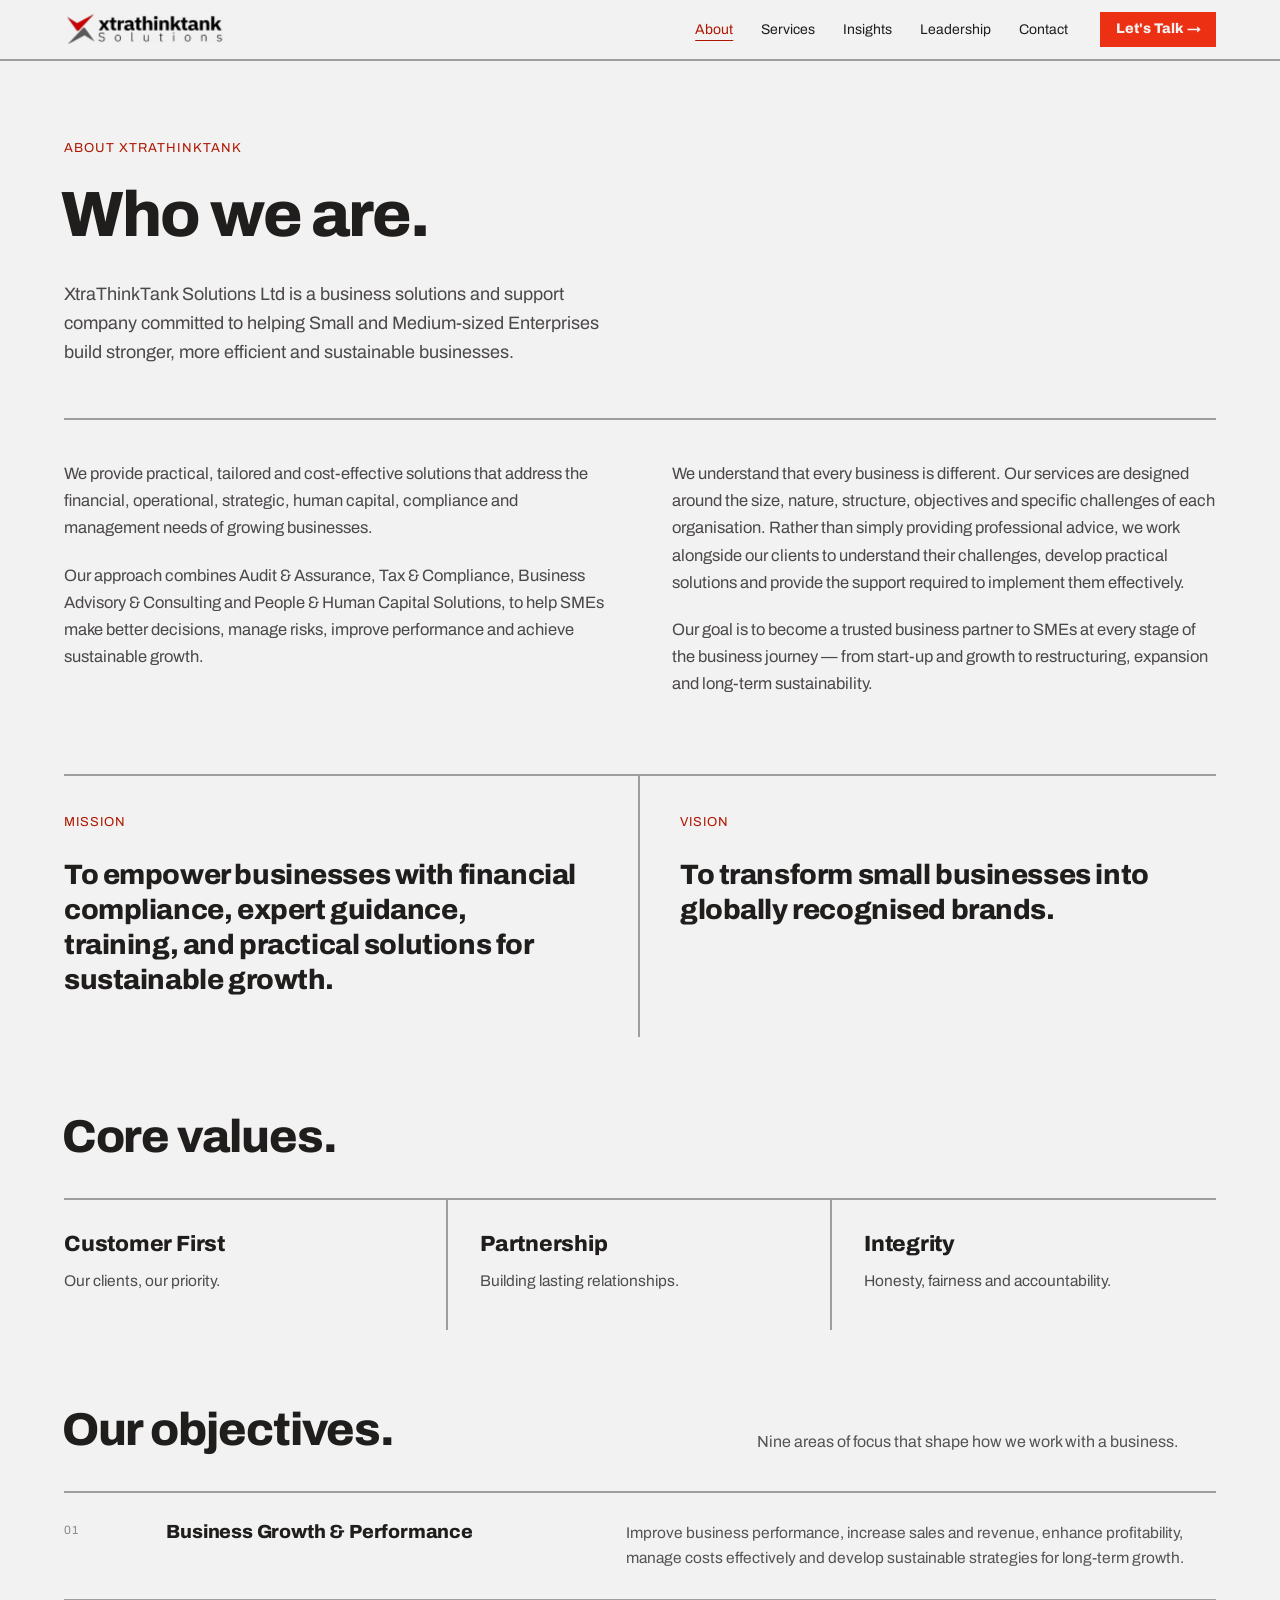
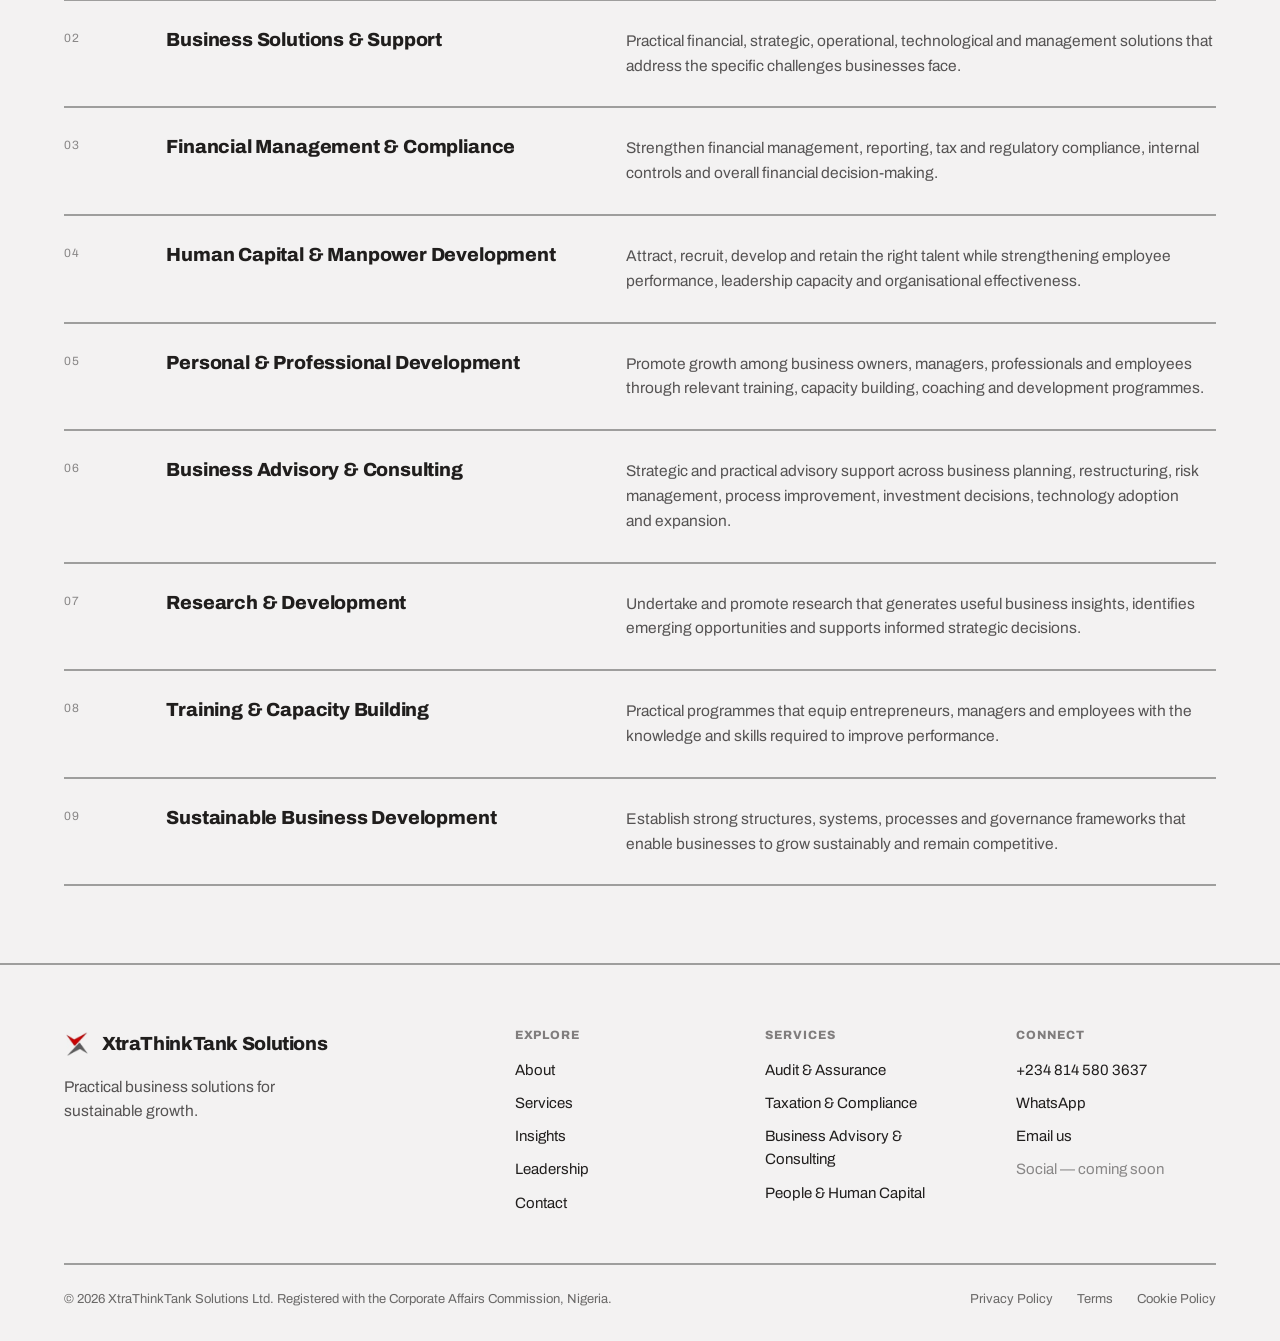
==== about.html @ 66e490b4 "Initial commit of XtraThinkTank Solutions website" ====
<!DOCTYPE html>
<html lang="en">
<head>
<meta charset="utf-8">
<meta name="viewport" content="width=device-width, initial-scale=1">
<title>About | XtraThinkTank Solutions</title>
<link rel="stylesheet" href="assets/css/styles.css">
<script src="assets/js/image-slot.js" defer></script>
<script src="assets/js/style-hooks.js" defer></script>
<style>
  body { margin: 0; text-wrap: pretty; }
  a { color: var(--color-text); }
  a:hover { color: var(--color-accent-700); }
  [data-r]{min-width:0}
  @media (max-width:1120px){
    [data-r="3col"]{grid-template-columns:repeat(2,minmax(0,1fr))!important}
  }
  @media (max-width:900px){
    [data-r="split"],[data-r="form"],[data-r="2col"],[data-r="3col"],[data-r="svc"],[data-r="cap"],[data-r="footer"]{grid-template-columns:minmax(0,1fr)!important}
    [data-r="2col"]>*,[data-r="3col"]>*{border-right:0!important;padding-left:0!important;padding-right:0!important;border-bottom:2px solid var(--color-divider)}
    [data-r="cap"]{gap:8px!important}
    [data-r="svc"]{gap:8px!important}
    [data-r="form"],[data-r="2col"]{gap:24px!important}
  }
</style>
</head>
<body>
<div style="background:var(--color-bg);color:var(--color-text);font-family:var(--font-body);overflow-x:clip">
<a href="#main" style="position:absolute;left:-9999px;top:0;background:var(--color-accent);color:var(--color-bg);padding:12px 16px;z-index:100" style-focus="left:0">Skip to content</a>
<nav class="nav" style="position:sticky;top:0;z-index:50;background:var(--color-bg);padding-left:clamp(24px,5vw,72px);padding-right:clamp(24px,5vw,72px);gap:32px">
  <a class="nav-brand" href="index.html" style="margin-right:auto;display:flex;align-items:center;text-decoration:none">
    <img src="assets/img/brand-logo.png" alt="XtraThinkTank Solutions" style="height:30px;width:auto;display:block">
  </a>
  <div style="display:flex;align-items:center;gap:28px" data-xtt-navlinks>
    <a href="about.html" style="color:var(--color-accent-700);text-decoration:underline;text-underline-offset:6px">About</a>
    <a href="services.html">Services</a>
    <a href="insights.html">Insights</a>
    <a href="leadership.html">Leadership</a>
    <a href="contact.html">Contact</a>
  </div>
  <a data-xtt-navcta class="btn btn-primary" href="contact.html" style="text-decoration:none;color:var(--color-bg)">Let's Talk →</a>
  <button type="button" data-xtt-menubtn class="btn btn-secondary" aria-expanded="false" aria-controls="ip-menu" style="padding:10px 16px;font-size:14px">Menu</button>
</nav>
<div id="ip-menu" data-xtt-menu style="display:none;position:sticky;top:0;z-index:49;background:var(--color-bg);border-bottom:2px solid var(--color-divider)">
  <a href="about.html" style="display:block;padding:18px clamp(24px,5vw,72px);font-family:var(--font-heading);font-weight:800;font-size:19px;color:inherit;text-decoration:none;border-top:2px solid var(--color-divider)" style-hover="color:var(--color-accent)">About</a>
  <a href="services.html" style="display:block;padding:18px clamp(24px,5vw,72px);font-family:var(--font-heading);font-weight:800;font-size:19px;color:inherit;text-decoration:none;border-top:2px solid var(--color-divider)" style-hover="color:var(--color-accent)">Services</a>
  <a href="insights.html" style="display:block;padding:18px clamp(24px,5vw,72px);font-family:var(--font-heading);font-weight:800;font-size:19px;color:inherit;text-decoration:none;border-top:2px solid var(--color-divider)" style-hover="color:var(--color-accent)">Insights</a>
  <a href="leadership.html" style="display:block;padding:18px clamp(24px,5vw,72px);font-family:var(--font-heading);font-weight:800;font-size:19px;color:inherit;text-decoration:none;border-top:2px solid var(--color-divider)" style-hover="color:var(--color-accent)">Leadership</a>
  <a href="contact.html" style="display:block;padding:18px clamp(24px,5vw,72px);font-family:var(--font-heading);font-weight:800;font-size:19px;color:inherit;text-decoration:none;border-top:2px solid var(--color-divider)" style-hover="color:var(--color-accent)">Contact</a>
  <div style="padding:20px clamp(24px,5vw,72px) 24px;border-top:2px solid var(--color-divider)">
    <a class="btn btn-primary" href="contact.html" style="text-decoration:none;color:var(--color-bg);width:100%;justify-content:flex-start;padding:16px">Let's Talk →</a>
  </div>
</div>
<main id="main">

  <section style="padding:clamp(48px,6vw,88px) clamp(24px,5vw,72px) clamp(40px,4vw,64px)">
    <div style="max-width:1360px;margin:0 auto">
      <span style="display:block;font-size:13px;letter-spacing:0.08em;text-transform:uppercase;color:var(--color-accent-700);margin:0 0 24px">About XtraThinkTank</span>
      <h1 style="font-family:var(--font-heading);font-weight:800;font-size:clamp(36px,5vw,72px);line-height:1.04;letter-spacing:-0.028em;margin:0;margin-left:-0.05em">Who we are.</h1>
      <p style="font-size:18px;line-height:1.6;margin:32px 0 0;color:color-mix(in srgb, var(--color-text) 80%, transparent);max-width:56ch">XtraThinkTank Solutions Ltd is a business solutions and support company committed to helping Small and Medium-sized Enterprises build stronger, more efficient and sustainable businesses.</p>
    </div>
  </section>

  <section style="padding:0 clamp(24px,5vw,72px) clamp(56px,6vw,96px)">
    <div data-r="split" style="max-width:1360px;margin:0 auto;display:grid;grid-template-columns:minmax(0,6fr) minmax(0,6fr);gap:clamp(32px,5vw,88px);border-top:2px solid var(--color-divider);padding-top:40px">
      <div>
        <p style="font-size:16.5px;line-height:1.65;margin:0;color:color-mix(in srgb, var(--color-text) 80%, transparent)">We provide practical, tailored and cost-effective solutions that address the financial, operational, strategic, human capital, compliance and management needs of growing businesses.</p>
        <p style="font-size:16.5px;line-height:1.65;margin:20px 0 0;color:color-mix(in srgb, var(--color-text) 80%, transparent)">Our approach combines Audit &amp; Assurance, Tax &amp; Compliance, Business Advisory &amp; Consulting and People &amp; Human Capital Solutions, to help SMEs make better decisions, manage risks, improve performance and achieve sustainable growth.</p>
      </div>
      <div>
        <p style="font-size:16.5px;line-height:1.65;margin:0;color:color-mix(in srgb, var(--color-text) 80%, transparent)">We understand that every business is different. Our services are designed around the size, nature, structure, objectives and specific challenges of each organisation. Rather than simply providing professional advice, we work alongside our clients to understand their challenges, develop practical solutions and provide the support required to implement them effectively.</p>
        <p style="font-size:16.5px;line-height:1.65;margin:20px 0 0;color:color-mix(in srgb, var(--color-text) 80%, transparent)">Our goal is to become a trusted business partner to SMEs at every stage of the business journey — from start-up and growth to restructuring, expansion and long-term sustainability.</p>
      </div>
    </div>
  </section>

  <section style="padding:0 clamp(24px,5vw,72px) clamp(56px,6vw,96px)">
    <div data-r="2col" style="max-width:1360px;margin:0 auto;display:grid;grid-template-columns:repeat(2,minmax(0,1fr));border-top:2px solid var(--color-divider)">
      <div data-vgrid-cell style="padding:36px 40px 40px 0;border-right:2px solid var(--color-divider)">
        <span style="display:block;font-size:13px;letter-spacing:0.08em;text-transform:uppercase;color:var(--color-accent-700);margin:0 0 24px">Mission</span>
        <p style="font-family:var(--font-heading);font-weight:800;font-size:clamp(20px,2.2vw,28px);line-height:1.25;letter-spacing:-0.015em;margin:0">To empower businesses with financial compliance, expert guidance, training, and practical solutions for sustainable growth.</p>
      </div>
      <div data-vgrid-cell style="padding:36px 0 40px 40px">
        <span style="display:block;font-size:13px;letter-spacing:0.08em;text-transform:uppercase;color:var(--color-accent-700);margin:0 0 24px">Vision</span>
        <p style="font-family:var(--font-heading);font-weight:800;font-size:clamp(20px,2.2vw,28px);line-height:1.25;letter-spacing:-0.015em;margin:0">To transform small businesses into globally recognised brands.</p>
      </div>
    </div>
  </section>

  <section style="padding:0 clamp(24px,5vw,72px) clamp(56px,6vw,96px)">
    <div style="max-width:1360px;margin:0 auto">
      <h2 style="font-family:var(--font-heading);font-weight:800;font-size:clamp(28px,3.6vw,50px);line-height:1.06;letter-spacing:-0.024em;margin:0;margin-left:-0.05em;margin-bottom:36px">Core values.</h2>
      <div data-r="3col" style="display:grid;grid-template-columns:repeat(3,minmax(0,1fr));border-top:2px solid var(--color-divider)">
        <div style="padding:32px 32px 36px 0;border-right:2px solid var(--color-divider)">
          <h3 style="font-family:var(--font-heading);font-weight:800;font-size:22px;letter-spacing:-0.01em;margin:0 0 12px">Customer First</h3><p style="font-size:15.5px;line-height:1.6;margin:0;color:color-mix(in srgb, var(--color-text) 78%, transparent)">Our clients, our priority.</p>
        </div>
        <div style="padding:32px 32px 36px;border-right:2px solid var(--color-divider)">
          <h3 style="font-family:var(--font-heading);font-weight:800;font-size:22px;letter-spacing:-0.01em;margin:0 0 12px">Partnership</h3><p style="font-size:15.5px;line-height:1.6;margin:0;color:color-mix(in srgb, var(--color-text) 78%, transparent)">Building lasting relationships.</p>
        </div>
        <div style="padding:32px 0 36px 32px">
          <h3 style="font-family:var(--font-heading);font-weight:800;font-size:22px;letter-spacing:-0.01em;margin:0 0 12px">Integrity</h3><p style="font-size:15.5px;line-height:1.6;margin:0;color:color-mix(in srgb, var(--color-text) 78%, transparent)">Honesty, fairness and accountability.</p>
        </div>
      </div>
    </div>
  </section>

  <section style="padding:0 clamp(24px,5vw,72px) clamp(56px,6vw,96px)">
    <div style="max-width:1360px;margin:0 auto">
      <div data-r="split" style="display:grid;grid-template-columns:minmax(0,7fr) minmax(0,5fr);gap:clamp(24px,4vw,64px);align-items:end;padding-bottom:36px">
        <h2 style="font-family:var(--font-heading);font-weight:800;font-size:clamp(28px,3.6vw,50px);line-height:1.06;letter-spacing:-0.024em;margin:0;margin-left:-0.05em">Our objectives.</h2>
        <p style="font-size:16px;line-height:1.65;margin:0;color:color-mix(in srgb, var(--color-text) 75%, transparent)">Nine areas of focus that shape how we work with a business.</p>
      </div>
      <div style="border-top:2px solid var(--color-divider)">
        <div data-r="cap" style="display:grid;grid-template-columns:64px minmax(0,5fr) minmax(0,7fr);gap:clamp(16px,3vw,48px);padding:28px 0;border-bottom:2px solid var(--color-divider)"><span style="font-size:12px;letter-spacing:0.08em;color:color-mix(in srgb, var(--color-text) 50%, transparent)">01</span><h3 style="font-family:var(--font-heading);font-weight:800;font-size:19px;letter-spacing:-0.01em;margin:0">Business Growth &amp; Performance</h3><p style="font-size:15.5px;line-height:1.6;margin:0;color:color-mix(in srgb, var(--color-text) 75%, transparent)">Improve business performance, increase sales and revenue, enhance profitability, manage costs effectively and develop sustainable strategies for long-term growth.</p></div>
        <div data-r="cap" style="display:grid;grid-template-columns:64px minmax(0,5fr) minmax(0,7fr);gap:clamp(16px,3vw,48px);padding:28px 0;border-bottom:2px solid var(--color-divider)"><span style="font-size:12px;letter-spacing:0.08em;color:color-mix(in srgb, var(--color-text) 50%, transparent)">02</span><h3 style="font-family:var(--font-heading);font-weight:800;font-size:19px;letter-spacing:-0.01em;margin:0">Business Solutions &amp; Support</h3><p style="font-size:15.5px;line-height:1.6;margin:0;color:color-mix(in srgb, var(--color-text) 75%, transparent)">Practical financial, strategic, operational, technological and management solutions that address the specific challenges businesses face.</p></div>
        <div data-r="cap" style="display:grid;grid-template-columns:64px minmax(0,5fr) minmax(0,7fr);gap:clamp(16px,3vw,48px);padding:28px 0;border-bottom:2px solid var(--color-divider)"><span style="font-size:12px;letter-spacing:0.08em;color:color-mix(in srgb, var(--color-text) 50%, transparent)">03</span><h3 style="font-family:var(--font-heading);font-weight:800;font-size:19px;letter-spacing:-0.01em;margin:0">Financial Management &amp; Compliance</h3><p style="font-size:15.5px;line-height:1.6;margin:0;color:color-mix(in srgb, var(--color-text) 75%, transparent)">Strengthen financial management, reporting, tax and regulatory compliance, internal controls and overall financial decision-making.</p></div>
        <div data-r="cap" style="display:grid;grid-template-columns:64px minmax(0,5fr) minmax(0,7fr);gap:clamp(16px,3vw,48px);padding:28px 0;border-bottom:2px solid var(--color-divider)"><span style="font-size:12px;letter-spacing:0.08em;color:color-mix(in srgb, var(--color-text) 50%, transparent)">04</span><h3 style="font-family:var(--font-heading);font-weight:800;font-size:19px;letter-spacing:-0.01em;margin:0">Human Capital &amp; Manpower Development</h3><p style="font-size:15.5px;line-height:1.6;margin:0;color:color-mix(in srgb, var(--color-text) 75%, transparent)">Attract, recruit, develop and retain the right talent while strengthening employee performance, leadership capacity and organisational effectiveness.</p></div>
        <div data-r="cap" style="display:grid;grid-template-columns:64px minmax(0,5fr) minmax(0,7fr);gap:clamp(16px,3vw,48px);padding:28px 0;border-bottom:2px solid var(--color-divider)"><span style="font-size:12px;letter-spacing:0.08em;color:color-mix(in srgb, var(--color-text) 50%, transparent)">05</span><h3 style="font-family:var(--font-heading);font-weight:800;font-size:19px;letter-spacing:-0.01em;margin:0">Personal &amp; Professional Development</h3><p style="font-size:15.5px;line-height:1.6;margin:0;color:color-mix(in srgb, var(--color-text) 75%, transparent)">Promote growth among business owners, managers, professionals and employees through relevant training, capacity building, coaching and development programmes.</p></div>
        <div data-r="cap" style="display:grid;grid-template-columns:64px minmax(0,5fr) minmax(0,7fr);gap:clamp(16px,3vw,48px);padding:28px 0;border-bottom:2px solid var(--color-divider)"><span style="font-size:12px;letter-spacing:0.08em;color:color-mix(in srgb, var(--color-text) 50%, transparent)">06</span><h3 style="font-family:var(--font-heading);font-weight:800;font-size:19px;letter-spacing:-0.01em;margin:0">Business Advisory &amp; Consulting</h3><p style="font-size:15.5px;line-height:1.6;margin:0;color:color-mix(in srgb, var(--color-text) 75%, transparent)">Strategic and practical advisory support across business planning, restructuring, risk management, process improvement, investment decisions, technology adoption and expansion.</p></div>
        <div data-r="cap" style="display:grid;grid-template-columns:64px minmax(0,5fr) minmax(0,7fr);gap:clamp(16px,3vw,48px);padding:28px 0;border-bottom:2px solid var(--color-divider)"><span style="font-size:12px;letter-spacing:0.08em;color:color-mix(in srgb, var(--color-text) 50%, transparent)">07</span><h3 style="font-family:var(--font-heading);font-weight:800;font-size:19px;letter-spacing:-0.01em;margin:0">Research &amp; Development</h3><p style="font-size:15.5px;line-height:1.6;margin:0;color:color-mix(in srgb, var(--color-text) 75%, transparent)">Undertake and promote research that generates useful business insights, identifies emerging opportunities and supports informed strategic decisions.</p></div>
        <div data-r="cap" style="display:grid;grid-template-columns:64px minmax(0,5fr) minmax(0,7fr);gap:clamp(16px,3vw,48px);padding:28px 0;border-bottom:2px solid var(--color-divider)"><span style="font-size:12px;letter-spacing:0.08em;color:color-mix(in srgb, var(--color-text) 50%, transparent)">08</span><h3 style="font-family:var(--font-heading);font-weight:800;font-size:19px;letter-spacing:-0.01em;margin:0">Training &amp; Capacity Building</h3><p style="font-size:15.5px;line-height:1.6;margin:0;color:color-mix(in srgb, var(--color-text) 75%, transparent)">Practical programmes that equip entrepreneurs, managers and employees with the knowledge and skills required to improve performance.</p></div>
        <div data-r="cap" style="display:grid;grid-template-columns:64px minmax(0,5fr) minmax(0,7fr);gap:clamp(16px,3vw,48px);padding:28px 0;border-bottom:2px solid var(--color-divider)"><span style="font-size:12px;letter-spacing:0.08em;color:color-mix(in srgb, var(--color-text) 50%, transparent)">09</span><h3 style="font-family:var(--font-heading);font-weight:800;font-size:19px;letter-spacing:-0.01em;margin:0">Sustainable Business Development</h3><p style="font-size:15.5px;line-height:1.6;margin:0;color:color-mix(in srgb, var(--color-text) 75%, transparent)">Establish strong structures, systems, processes and governance frameworks that enable businesses to grow sustainably and remain competitive.</p></div>
      </div>
    </div>
  </section>

</main>
<footer style="border-top:2px solid var(--color-divider);padding:clamp(48px,5vw,80px) clamp(24px,5vw,72px) 32px">
  <div style="max-width:1360px;margin:0 auto">
    <div data-r="footer" style="display:grid;grid-template-columns:minmax(0,4fr) repeat(3,minmax(0,2fr));gap:clamp(24px,4vw,64px)">
      <div>
        <span style="font-family:var(--font-heading);font-weight:800;font-size:19px;letter-spacing:-0.02em;display:flex;align-items:center;gap:12px;margin-bottom:16px"><img src="assets/img/brand-icon.png" alt="" style="width:26px;height:26px;display:block">XtraThinkTank Solutions</span>
        <p style="font-size:15.5px;line-height:1.6;margin:0;max-width:34ch;color:color-mix(in srgb, var(--color-text) 75%, transparent)">Practical business solutions for sustainable growth.</p>
      </div>
      <div>
        <h3 style="font-size:12px;letter-spacing:0.08em;text-transform:uppercase;margin:0 0 16px;color:color-mix(in srgb, var(--color-text) 55%, transparent)">Explore</h3>
        <div style="display:flex;flex-direction:column;gap:10px;font-size:15px">
          <a href="about.html" style="color:inherit;text-decoration:none" style-hover="color:var(--color-accent-700)">About</a>
          <a href="services.html" style="color:inherit;text-decoration:none" style-hover="color:var(--color-accent-700)">Services</a>
          <a href="insights.html" style="color:inherit;text-decoration:none" style-hover="color:var(--color-accent-700)">Insights</a>
          <a href="leadership.html" style="color:inherit;text-decoration:none" style-hover="color:var(--color-accent-700)">Leadership</a>
          <a href="contact.html" style="color:inherit;text-decoration:none" style-hover="color:var(--color-accent-700)">Contact</a>
        </div>
      </div>
      <div>
        <h3 style="font-size:12px;letter-spacing:0.08em;text-transform:uppercase;margin:0 0 16px;color:color-mix(in srgb, var(--color-text) 55%, transparent)">Services</h3>
        <div style="display:flex;flex-direction:column;gap:10px;font-size:15px">
          <a href="audit.html" style="color:inherit;text-decoration:none" style-hover="color:var(--color-accent-700)">Audit &amp; Assurance</a>
          <a href="tax.html" style="color:inherit;text-decoration:none" style-hover="color:var(--color-accent-700)">Taxation &amp; Compliance</a>
          <a href="advisory.html" style="color:inherit;text-decoration:none" style-hover="color:var(--color-accent-700)">Business Advisory &amp; Consulting</a>
          <a href="people.html" style="color:inherit;text-decoration:none" style-hover="color:var(--color-accent-700)">People &amp; Human Capital</a>
        </div>
      </div>
      <div>
        <h3 style="font-size:12px;letter-spacing:0.08em;text-transform:uppercase;margin:0 0 16px;color:color-mix(in srgb, var(--color-text) 55%, transparent)">Connect</h3>
        <div style="display:flex;flex-direction:column;gap:10px;font-size:15px">
          <a href="tel:+2348145803637" style="color:inherit;text-decoration:none" style-hover="color:var(--color-accent-700)">+234 814 580 3637</a>
          <a href="https://wa.me/2348145803637" style="color:inherit;text-decoration:none" style-hover="color:var(--color-accent-700)">WhatsApp</a>
          <a href="mailto:xtrathinktanksolutionsltd@gmail.com" style="color:inherit;text-decoration:none" style-hover="color:var(--color-accent-700)">Email us</a>
          <span style="color:color-mix(in srgb, var(--color-text) 50%, transparent)">Social — coming soon</span>
        </div>
      </div>
    </div>
    <div style="border-top:2px solid var(--color-divider);margin-top:48px;padding-top:24px;display:flex;flex-wrap:wrap;gap:24px;justify-content:space-between;font-size:13px;color:color-mix(in srgb, var(--color-text) 65%, transparent)">
      <span>© 2026 XtraThinkTank Solutions Ltd. Registered with the Corporate Affairs Commission, Nigeria.</span>
      <span style="display:flex;gap:24px;flex-wrap:wrap">
        <a href="contact.html" style="color:inherit;text-decoration:none" style-hover="color:var(--color-accent-700)">Privacy Policy</a>
        <a href="contact.html" style="color:inherit;text-decoration:none" style-hover="color:var(--color-accent-700)">Terms</a>
        <a href="contact.html" style="color:inherit;text-decoration:none" style-hover="color:var(--color-accent-700)">Cookie Policy</a>
      </span>
    </div>
  </div>
</footer>
<a data-xtt-stickycta href="contact.html" class="btn btn-primary" style="display:none;position:fixed;left:16px;right:16px;bottom:16px;z-index:60;padding:16px;font-size:16px;justify-content:flex-start;text-decoration:none;color:var(--color-bg);box-shadow:var(--shadow-lg)">Talk to Us →</a>
</div>
<script>
document.addEventListener('DOMContentLoaded', function () {
  var narrow = function () { return window.innerWidth < 900; };
  var cta = document.querySelector('[data-xtt-stickycta]');
  var navlinks = document.querySelector('[data-xtt-navlinks]');
  var navcta = document.querySelector('[data-xtt-navcta]');
  var menuBtn = document.querySelector('[data-xtt-menubtn]');
  var menu = document.querySelector('[data-xtt-menu]');
  var setMenu = function (open) {
    if (!menu || !menuBtn) return;
    menu.style.display = open ? 'block' : 'none';
    menuBtn.setAttribute('aria-expanded', open ? 'true' : 'false');
    menuBtn.textContent = open ? 'Close' : 'Menu';
  };
  if (menuBtn) menuBtn.addEventListener('click', function () { setMenu(menuBtn.getAttribute('aria-expanded') !== 'true'); });
  if (menu) menu.querySelectorAll('a').forEach(function (a) { a.addEventListener('click', function () { setMenu(false); }); });
  var applyResponsive = function () {
    var n = narrow();
    if (cta) cta.style.display = n ? 'inline-flex' : 'none';
    if (navlinks) navlinks.style.display = n ? 'none' : 'flex';
    if (navcta) navcta.style.display = n ? 'none' : 'inline-flex';
    if (menuBtn) menuBtn.style.display = n ? 'inline-flex' : 'none';
    if (!n) setMenu(false);
  };
  applyResponsive();
  window.addEventListener('resize', applyResponsive);
});
</script>
</body>
</html>
---- assets/css/styles.css ----
/* Modernist — design-system tokens and component classes. This file is the source of truth for the system's look; retune it here and see readme.md. */
@import url('https://fonts.googleapis.com/css2?family=Archivo:wght@400;600;800&display=swap');

:root {
  --color-bg: #f3f2f2;
  --color-surface: #eae9e9;
  --color-text: #201e1d;
  --color-accent: #ec3013;
  --color-accent-2: #e15b47;
  --color-divider: color-mix(in srgb, #201e1d 40%, transparent);

  /* Tonal ramps — generated in OKLCH on one shared lightness scale, so the
     same step of any role matches the others in visual value. */
  --color-neutral-100: #f8f4f4;
  --color-neutral-200: #eae7e7;
  --color-neutral-300: #d7d3d3;
  --color-neutral-400: #bab6b6;
  --color-neutral-500: #9b9797;
  --color-neutral-600: #7d7979;
  --color-neutral-700: #605d5d;
  --color-neutral-800: #444141;
  --color-neutral-900: #2d2b2b;

  --color-accent-100: #fff2ef;
  --color-accent-200: #ffe0d9;
  --color-accent-300: #ffc4b8;
  --color-accent-400: #ff9783;
  --color-accent-500: #ff563c;
  --color-accent-600: #dd2b0f;
  --color-accent-700: #ae1800;
  --color-accent-800: #7c1405;
  --color-accent-900: #4d170e;

  --color-accent-2-100: #fff2ef;
  --color-accent-2-200: #ffe0da;
  --color-accent-2-300: #ffc4b9;
  --color-accent-2-400: #ff9784;
  --color-accent-2-500: #ef6853;
  --color-accent-2-600: #c94b39;
  --color-accent-2-700: #9e3526;
  --color-accent-2-800: #71261b;
  --color-accent-2-900: #471d16;

  --font-heading: "Archivo", system-ui, sans-serif;
  --font-heading-weight: 800;
  --font-body: "Archivo", system-ui, sans-serif;

  --space-1: 4.0px;
  --space-2: 8.0px;
  --space-3: 12.0px;
  --space-4: 16.0px;
  --space-6: 24.0px;
  --space-8: 32.0px;

  --radius-sm: 0px;
  --radius-md: 0px;
  --radius-lg: 0px;

  /* Elevation — derived from the ground: soft ink-tinted shadows on a
     light theme, a hairline edge + ambient darkness on a dark one. */
  --shadow-sm: 0 1px 2px color-mix(in srgb, #2d2b2b 14%, transparent);
  --shadow-md: 0 3px 10px color-mix(in srgb, #2d2b2b 16%, transparent);
  --shadow-lg: 0 12px 32px color-mix(in srgb, #2d2b2b 22%, transparent);
}

body {
  background: var(--color-bg);
  color: var(--color-text);
  font-family: var(--font-body);
}
h1, h2, h3, h4 { font-family: var(--font-heading); font-weight: var(--font-heading-weight); }

.grayscale{filter:grayscale(1) contrast(1.08)}

/* ══════════════════════════════════════════════════════════════════════════
   Components — built with the tokens above. Plain CSS
   on plain HTML: no JavaScript, no build step. Each class is documented in
   readme.md and demonstrated in foundations/ and components/.
   ══════════════════════════════════════════════════════════════════════ */

*, *::before, *::after { box-sizing: border-box; }
body { margin: 0; font-size: 15px; line-height: 1.55; font-weight: 400; }
h1, h2, h3, h4, h5, h6 {
  font-family: var(--font-heading); font-weight: var(--font-heading-weight);
  line-height: 1.12; letter-spacing: -0.015em; margin: 0 0 var(--space-2);
}
h1 { font-size: 42px; }
h2 { font-size: 32px; }
h3 { font-size: 25px; }
h4 { font-size: 20px; }
h5 { font-size: 16px; }
h6 { font-size: 13px; }
h6 { letter-spacing: 0.08em; text-transform: uppercase; }
p { margin: 0 0 var(--space-3); }
a { color: var(--color-accent); text-underline-offset: 3px; }
img { display: block; max-width: 100%; }
figure { margin: 0; }
figcaption {
  font-size: 11px; margin-top: var(--space-1);
  color: color-mix(in srgb, var(--color-text) 55%, transparent);
}
.text-muted { color: color-mix(in srgb, var(--color-text) 55%, transparent); }
:focus { outline: none; }
:focus-visible { outline: 2px solid var(--color-accent); outline-offset: 2px; }
::selection { background: color-mix(in srgb, var(--color-accent) 30%, transparent); }

/* — rules — */
.hr {
  height: 2px; border: 0; margin: var(--space-4) 0;
  background: var(--color-divider);
}

/* — buttons — */
.btn {
  display: inline-flex; align-items: center; justify-content: center; gap: 6px;
  cursor: pointer; text-decoration: none;
  font-family: var(--font-heading); font-weight: var(--font-heading-weight);
  font-size: 14px; line-height: 1.2; color: var(--color-text); /* matches the .input's 14px —
     the pair sits side by side in sign-up rows */
  background: transparent; border: 1px solid transparent;
  padding: var(--space-2) calc(var(--space-3) * 1.2);
  border-radius: var(--radius-md);
}
.btn svg { display: block; }
.btn:disabled { opacity: 0.45; cursor: not-allowed; }
.btn-primary { background: var(--color-accent); color: var(--color-bg); }
.btn-primary:hover { background: var(--color-accent-600); }
.btn-primary:active { background: var(--color-accent-700); }
.btn-secondary { border-color: var(--color-divider); }
.btn-secondary:hover { background: color-mix(in srgb, var(--color-text) 7%, transparent); }
.btn-secondary:active { background: color-mix(in srgb, var(--color-text) 14%, transparent); }
.btn-ghost { color: var(--color-accent); padding-inline: var(--space-1); }
.btn-ghost:hover { background: color-mix(in srgb, var(--color-accent) 10%, transparent); }
.btn-ghost:active { background: color-mix(in srgb, var(--color-accent) 18%, transparent); }
.btn-icon { width: 36px; height: 36px; padding: 0; }
.btn-block { width: 100%; margin-top: var(--space-2); justify-content: flex-start; text-align: left; }

/* — forms — */
.field > label {
  display: block; font-size: 12px; margin-bottom: 5px;
  color: color-mix(in srgb, var(--color-text) 70%, transparent);
}
.input {
  width: 100%; min-height: 36px; padding: 6px 10px; font: inherit;
  font-size: 14px; color: var(--color-text); caret-color: var(--color-accent);
  background: var(--color-surface);
  border: 1px solid var(--color-divider); border-radius: var(--radius-md);
}
.input:hover { border-color: color-mix(in srgb, var(--color-text) 45%, transparent); }
.input:focus-visible { border-color: var(--color-accent); outline-offset: 0; }
textarea.input { min-height: 90px; resize: vertical; }
.radio { display: inline-flex; align-items: center; gap: 8px; cursor: pointer; font-size: 14px; }
.radio input, .seg-opt input {
  position: absolute; opacity: 0; width: 0; height: 0; pointer-events: none;
}
.radio .dot {
  width: 16px; height: 16px; flex: none; border-radius: 50%;
  border: 1.5px solid var(--color-divider);
}
.radio:hover .dot { border-color: var(--color-accent); }
.radio input:checked + .dot {
  border-color: var(--color-accent); background: var(--color-accent);
  box-shadow: inset 0 0 0 4px var(--color-bg);
}
.radio input:focus-visible + .dot { outline: 2px solid var(--color-accent); outline-offset: 2px; }
.seg {
  display: inline-flex; overflow: hidden;
  border: 1px solid var(--color-divider); border-radius: var(--radius-md);
}
.seg-opt {
  display: inline-flex; align-items: center; gap: 6px;
  padding: 7px 12px; font-size: 13px; cursor: pointer;
}
.seg-opt + .seg-opt { border-left: 1px solid var(--color-divider); }
.seg-opt:has(input:checked) { background: var(--color-accent); color: var(--color-bg); }
.seg-opt:not(:has(input:checked)):hover { background: color-mix(in srgb, var(--color-text) 7%, transparent); }
.seg-opt:has(input:focus-visible) { outline: 2px solid var(--color-accent); outline-offset: -2px; }

/* — cards — */
.card {
  display: flex; flex-direction: column; gap: var(--space-2);
  padding: var(--space-3); border-radius: var(--radius-md); background: var(--color-surface);
}
.card-kicker { font-size: 10px; letter-spacing: 0.1em; text-transform: uppercase; color: var(--color-accent); }
.card-title {
  font-family: var(--font-heading); font-weight: var(--font-heading-weight);
  font-size: 17px; line-height: 1.2;
}
.card-body { margin: 0; font-size: 13px; opacity: 0.8; flex: 1; }
.card-meta {
  display: flex; align-items: center; gap: 6px; font-size: 11px;
  color: color-mix(in srgb, var(--color-text) 50%, transparent);
}
.elev-sm { box-shadow: var(--shadow-sm); }
.elev-md { box-shadow: var(--shadow-md); }
.elev-lg { box-shadow: var(--shadow-lg); }

/* — tags — */
.tag {
  display: inline-flex; align-items: center; font-size: 11px;
  letter-spacing: 0.02em; padding: 3px 10px;
  border-radius: calc(var(--radius-md) * 0.75);
}
.tag-accent { background: var(--color-accent-100); color: var(--color-accent-800); }
.tag-accent-2 { background: var(--color-accent-2-100); color: var(--color-accent-2-800); }
.tag-neutral { background: var(--color-neutral-100); color: var(--color-neutral-800); }
.tag-outline { border: 1px solid var(--color-accent); color: var(--color-accent); }

/* — navigation — */
.nav {
  display: flex; align-items: center; gap: var(--space-4);
  padding: var(--space-3) var(--space-4);
  border-bottom: 2px solid var(--color-divider);
}
.nav-brand {
  font-family: var(--font-heading); font-weight: var(--font-heading-weight);
  font-size: 18px; margin-right: auto;
}
.nav a { color: inherit; text-decoration: none; font-size: 14px; }
.nav a:hover, .nav a[aria-current='page'] { color: var(--color-accent); }

/* — tables — */
.table { width: 100%; border-collapse: collapse; font-size: 14px; }
.table th {
  text-align: left; font-size: 11px; letter-spacing: 0.08em; text-transform: uppercase;
  color: color-mix(in srgb, var(--color-text) 60%, transparent);
  padding: var(--space-2); border-bottom: 2px solid var(--color-divider);
}
.table td {
  padding: var(--space-2);
  border-bottom: 1px solid var(--color-divider);
}
.table tbody tr:hover { background: color-mix(in srgb, var(--color-text) 4%, transparent); }

/* — dialog — */
.dialog-backdrop {
  position: fixed; inset: 0; display: grid; place-items: center;
  padding: var(--space-4);
  background: color-mix(in srgb, var(--color-neutral-900) 50%, transparent);
}
.dialog {
  width: min(440px, 100%); display: flex; flex-direction: column; gap: var(--space-3);
  padding: var(--space-4); border-radius: var(--radius-lg);
  background: var(--color-surface); box-shadow: var(--shadow-lg);
}
.dialog-title {
  font-family: var(--font-heading); font-weight: var(--font-heading-weight);
  font-size: 20px;
}
.dialog-body { font-size: 14px; opacity: 0.85; }
.dialog-actions { display: flex; justify-content: flex-end; gap: var(--space-2); margin-top: var(--space-2); }


/* Responsive nav — CSS-driven so menu button appears on mobile without JS */
@media (max-width:900px) {
  [data-xtt-navlinks] { display: none !important; }
  [data-xtt-navcta]   { display: none !important; }
  [data-xtt-menubtn]  { display: inline-flex !important; }
}
@media (min-width:901px) {
  [data-xtt-menubtn]  { display: none !important; }
}
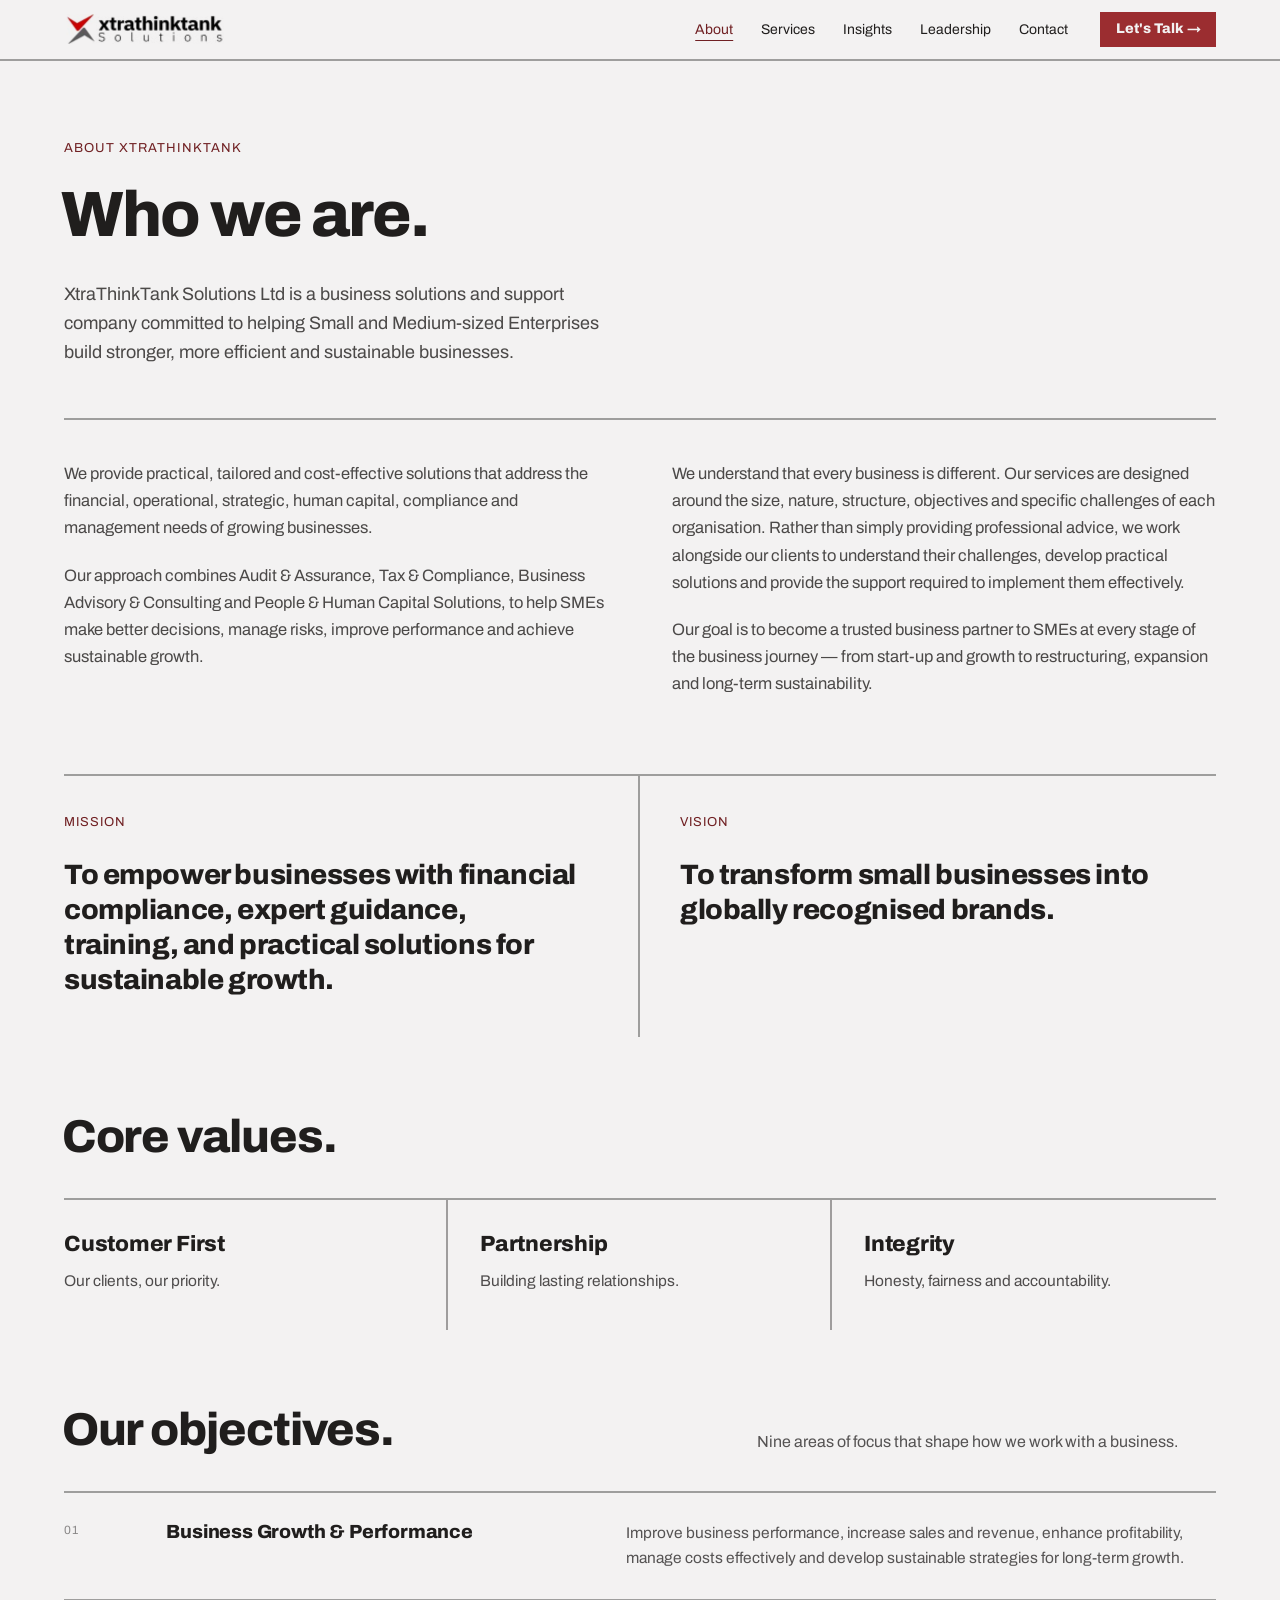
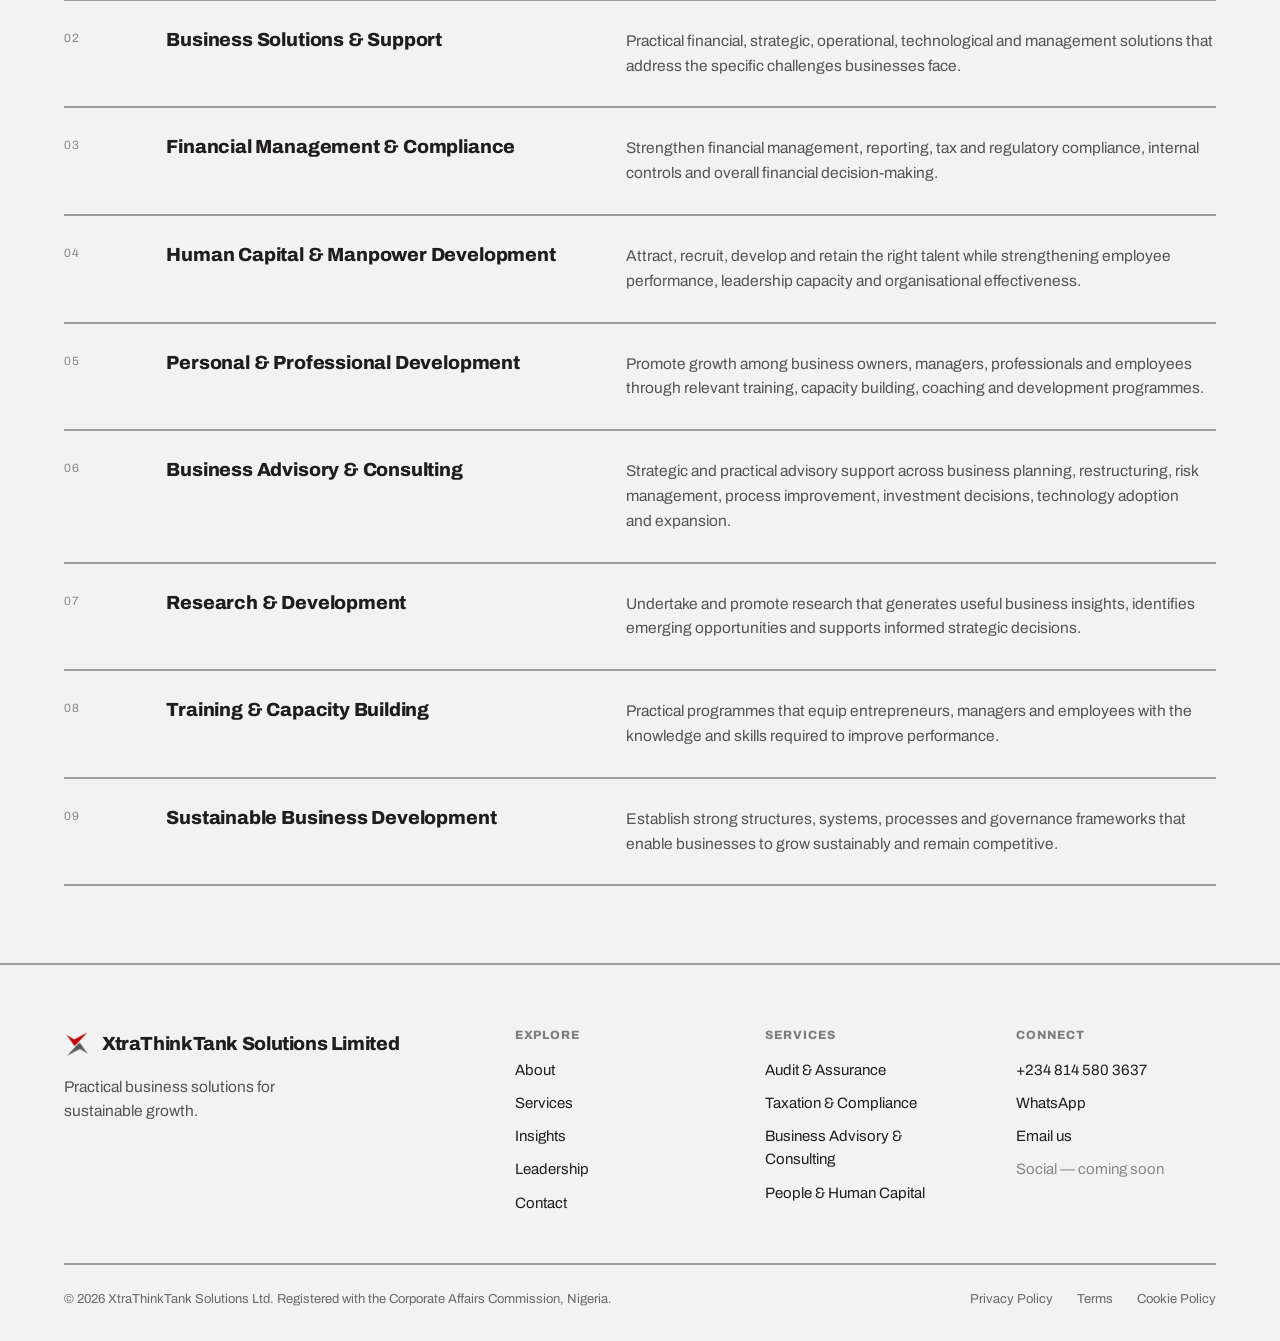
==== commit 9459e066: "Refresh homepage, inner pages and brand styling Hero becomes a four-slide carousel with the XtraClea" ====
--- a/about.html
+++ b/about.html
@@ -3,7 +3,7 @@
 <head>
 <meta charset="utf-8">
 <meta name="viewport" content="width=device-width, initial-scale=1">
-<title>About | XtraThinkTank Solutions</title>
+<title>About | XtraThinkTank Solutions Limited</title>
 <link rel="stylesheet" href="assets/css/styles.css">
 <script src="assets/js/image-slot.js" defer></script>
 <script src="assets/js/style-hooks.js" defer></script>
@@ -29,7 +29,7 @@
 <a href="#main" style="position:absolute;left:-9999px;top:0;background:var(--color-accent);color:var(--color-bg);padding:12px 16px;z-index:100" style-focus="left:0">Skip to content</a>
 <nav class="nav" style="position:sticky;top:0;z-index:50;background:var(--color-bg);padding-left:clamp(24px,5vw,72px);padding-right:clamp(24px,5vw,72px);gap:32px">
   <a class="nav-brand" href="index.html" style="margin-right:auto;display:flex;align-items:center;text-decoration:none">
-    <img src="assets/img/brand-logo.png" alt="XtraThinkTank Solutions" style="height:30px;width:auto;display:block">
+    <img src="assets/img/brand-logo.png" alt="XtraThinkTank Solutions Limited" style="height:30px;width:auto;display:block">
   </a>
   <div style="display:flex;align-items:center;gap:28px" data-xtt-navlinks>
     <a href="about.html" style="color:var(--color-accent-700);text-decoration:underline;text-underline-offset:6px">About</a>
@@ -129,7 +129,7 @@
   <div style="max-width:1360px;margin:0 auto">
     <div data-r="footer" style="display:grid;grid-template-columns:minmax(0,4fr) repeat(3,minmax(0,2fr));gap:clamp(24px,4vw,64px)">
       <div>
-        <span style="font-family:var(--font-heading);font-weight:800;font-size:19px;letter-spacing:-0.02em;display:flex;align-items:center;gap:12px;margin-bottom:16px"><img src="assets/img/brand-icon.png" alt="" style="width:26px;height:26px;display:block">XtraThinkTank Solutions</span>
+        <span style="font-family:var(--font-heading);font-weight:800;font-size:19px;letter-spacing:-0.02em;display:flex;align-items:center;gap:12px;margin-bottom:16px"><img src="assets/img/brand-icon.png" alt="" style="width:26px;height:26px;display:block">XtraThinkTank Solutions Limited</span>
         <p style="font-size:15.5px;line-height:1.6;margin:0;max-width:34ch;color:color-mix(in srgb, var(--color-text) 75%, transparent)">Practical business solutions for sustainable growth.</p>
       </div>
       <div>
--- a/assets/css/styles.css
+++ b/assets/css/styles.css
@@ -1,12 +1,12 @@
 /* Modernist — design-system tokens and component classes. This file is the source of truth for the system's look; retune it here and see readme.md. */
-@import url('https://fonts.googleapis.com/css2?family=Archivo:wght@400;600;800&display=swap');
+@import url('https://fonts.googleapis.com/css2?family=Archivo:ital,wght@0,300;0,400;0,600;0,800;1,300;1,400&display=swap');
 
 :root {
   --color-bg: #f3f2f2;
   --color-surface: #eae9e9;
   --color-text: #201e1d;
-  --color-accent: #ec3013;
-  --color-accent-2: #e15b47;
+  --color-accent: #9B2D30;
+  --color-accent-2: #9B2D30;
   --color-divider: color-mix(in srgb, #201e1d 40%, transparent);
 
   /* Tonal ramps — generated in OKLCH on one shared lightness scale, so the
@@ -21,25 +21,25 @@
   --color-neutral-800: #444141;
   --color-neutral-900: #2d2b2b;
 
-  --color-accent-100: #fff2ef;
-  --color-accent-200: #ffe0d9;
-  --color-accent-300: #ffc4b8;
-  --color-accent-400: #ff9783;
-  --color-accent-500: #ff563c;
-  --color-accent-600: #dd2b0f;
-  --color-accent-700: #ae1800;
-  --color-accent-800: #7c1405;
-  --color-accent-900: #4d170e;
-
-  --color-accent-2-100: #fff2ef;
-  --color-accent-2-200: #ffe0da;
-  --color-accent-2-300: #ffc4b9;
-  --color-accent-2-400: #ff9784;
-  --color-accent-2-500: #ef6853;
-  --color-accent-2-600: #c94b39;
-  --color-accent-2-700: #9e3526;
-  --color-accent-2-800: #71261b;
-  --color-accent-2-900: #471d16;
+  --color-accent-100: #F7EEEE;
+  --color-accent-200: #EDD9DA;
+  --color-accent-300: #DFBCBD;
+  --color-accent-400: #C88C8D;
+  --color-accent-500: #9B2D30;
+  --color-accent-600: #88282A;
+  --color-accent-700: #702023;
+  --color-accent-800: #55191A;
+  --color-accent-900: #3B1112;
+
+  --color-accent-2-100: #F7EEEE;
+  --color-accent-2-200: #EDD9DA;
+  --color-accent-2-300: #DFBCBD;
+  --color-accent-2-400: #C88C8D;
+  --color-accent-2-500: #9B2D30;
+  --color-accent-2-600: #88282A;
+  --color-accent-2-700: #702023;
+  --color-accent-2-800: #55191A;
+  --color-accent-2-900: #3B1112;
 
   --font-heading: "Archivo", system-ui, sans-serif;
   --font-heading-weight: 800;
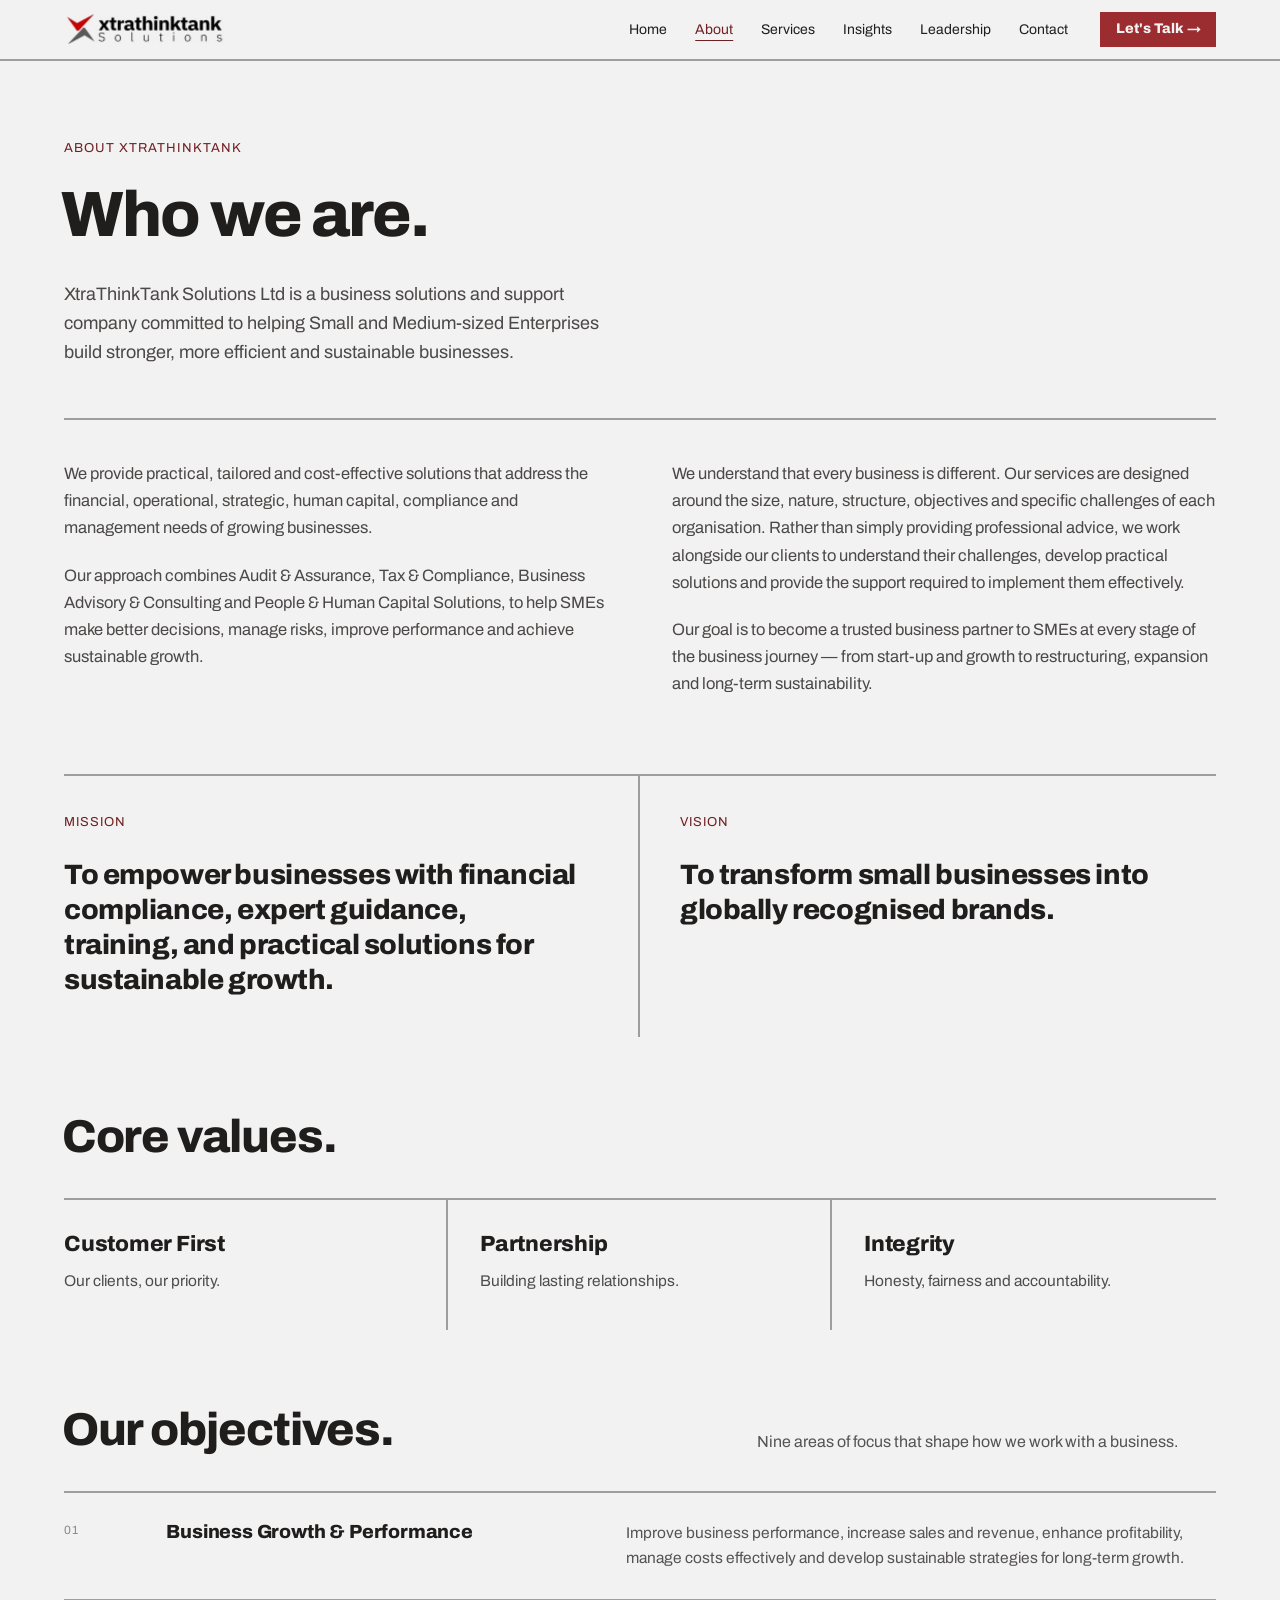
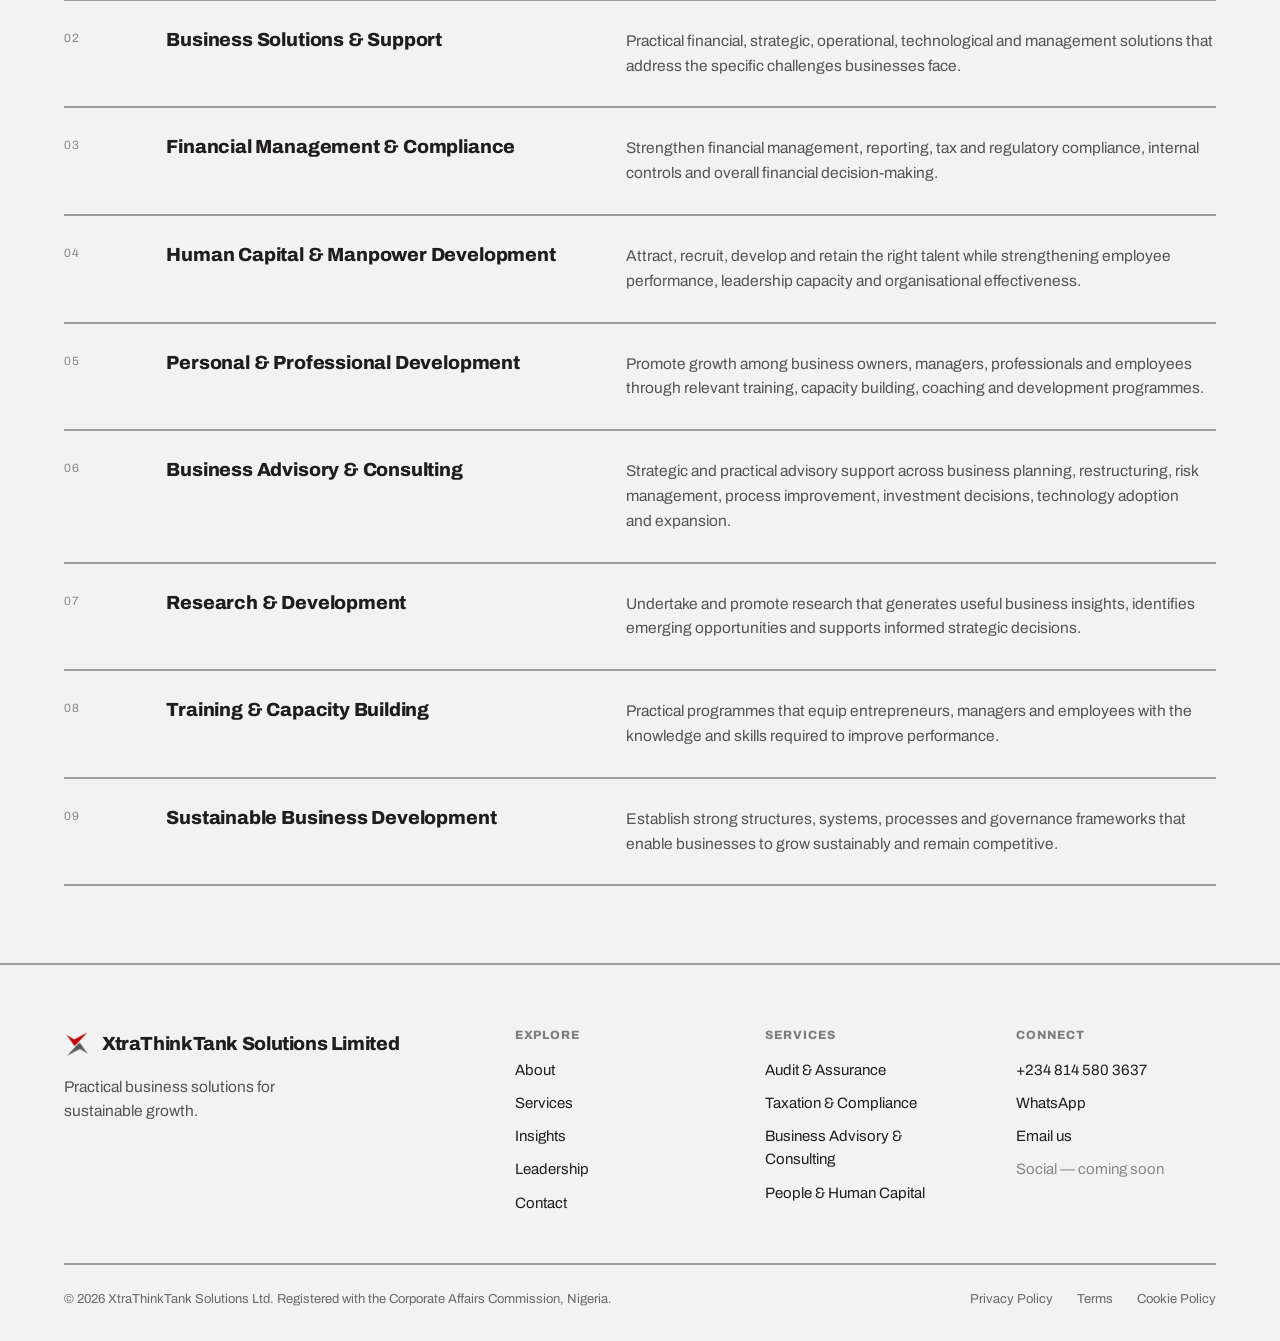
==== commit 3f0b1bce: "Add Home nav link, SME Guide Vol. 2, and homepage polish Every page gets a Home link in the desktop " ====
--- a/about.html
+++ b/about.html
@@ -32,6 +32,7 @@
     <img src="assets/img/brand-logo.png" alt="XtraThinkTank Solutions Limited" style="height:30px;width:auto;display:block">
   </a>
   <div style="display:flex;align-items:center;gap:28px" data-xtt-navlinks>
+    <a href="index.html">Home</a>
     <a href="about.html" style="color:var(--color-accent-700);text-decoration:underline;text-underline-offset:6px">About</a>
     <a href="services.html">Services</a>
     <a href="insights.html">Insights</a>
@@ -42,6 +43,7 @@
   <button type="button" data-xtt-menubtn class="btn btn-secondary" aria-expanded="false" aria-controls="ip-menu" style="padding:10px 16px;font-size:14px">Menu</button>
 </nav>
 <div id="ip-menu" data-xtt-menu style="display:none;position:sticky;top:0;z-index:49;background:var(--color-bg);border-bottom:2px solid var(--color-divider)">
+  <a href="index.html" style="display:block;padding:18px clamp(24px,5vw,72px);font-family:var(--font-heading);font-weight:800;font-size:19px;color:inherit;text-decoration:none;border-top:2px solid var(--color-divider)" style-hover="color:var(--color-accent)">Home</a>
   <a href="about.html" style="display:block;padding:18px clamp(24px,5vw,72px);font-family:var(--font-heading);font-weight:800;font-size:19px;color:inherit;text-decoration:none;border-top:2px solid var(--color-divider)" style-hover="color:var(--color-accent)">About</a>
   <a href="services.html" style="display:block;padding:18px clamp(24px,5vw,72px);font-family:var(--font-heading);font-weight:800;font-size:19px;color:inherit;text-decoration:none;border-top:2px solid var(--color-divider)" style-hover="color:var(--color-accent)">Services</a>
   <a href="insights.html" style="display:block;padding:18px clamp(24px,5vw,72px);font-family:var(--font-heading);font-weight:800;font-size:19px;color:inherit;text-decoration:none;border-top:2px solid var(--color-divider)" style-hover="color:var(--color-accent)">Insights</a>
--- a/assets/css/styles.css
+++ b/assets/css/styles.css
@@ -1,5 +1,6 @@
 /* Modernist — design-system tokens and component classes. This file is the source of truth for the system's look; retune it here and see readme.md. */
 @import url('https://fonts.googleapis.com/css2?family=Archivo:ital,wght@0,300;0,400;0,600;0,800;1,300;1,400&display=swap');
+@import url('https://fonts.googleapis.com/css2?family=Playfair+Display:ital,wght@0,700;1,700&display=swap');
 
 :root {
   --color-bg: #f3f2f2;
